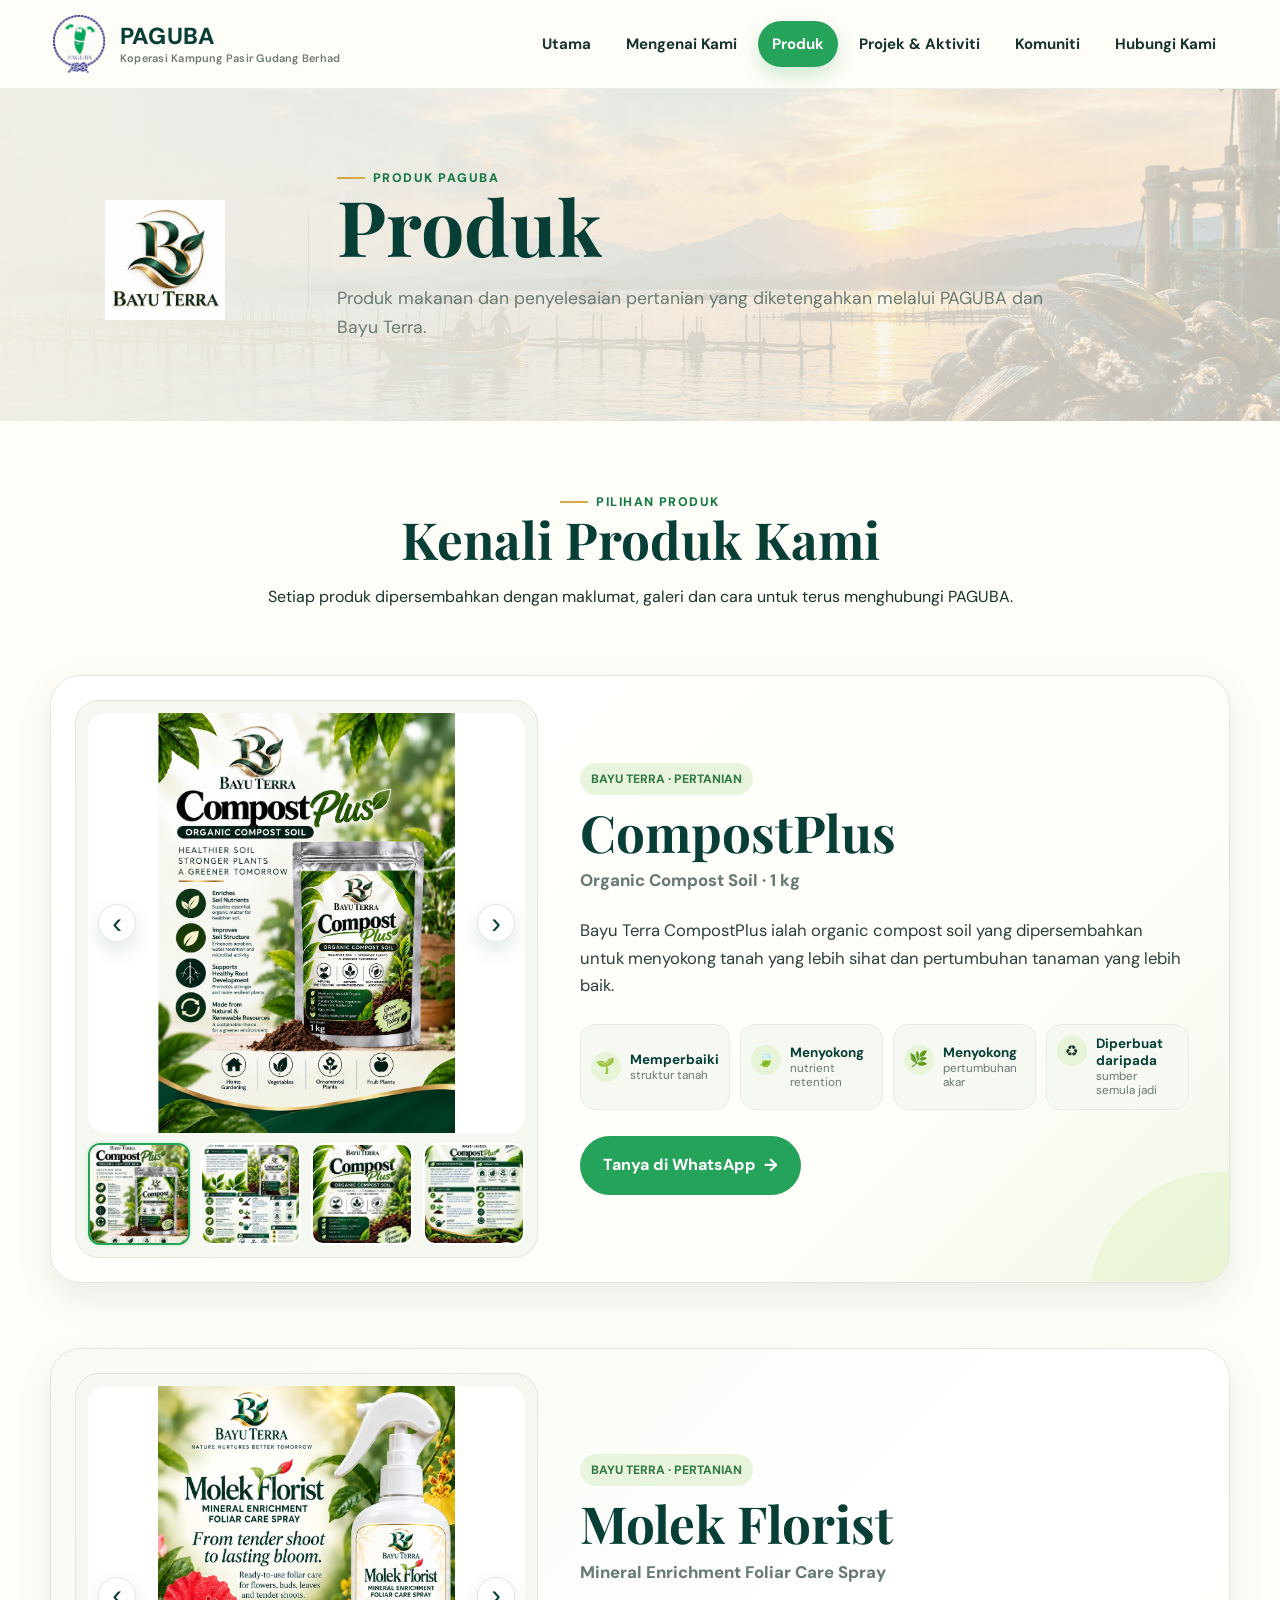
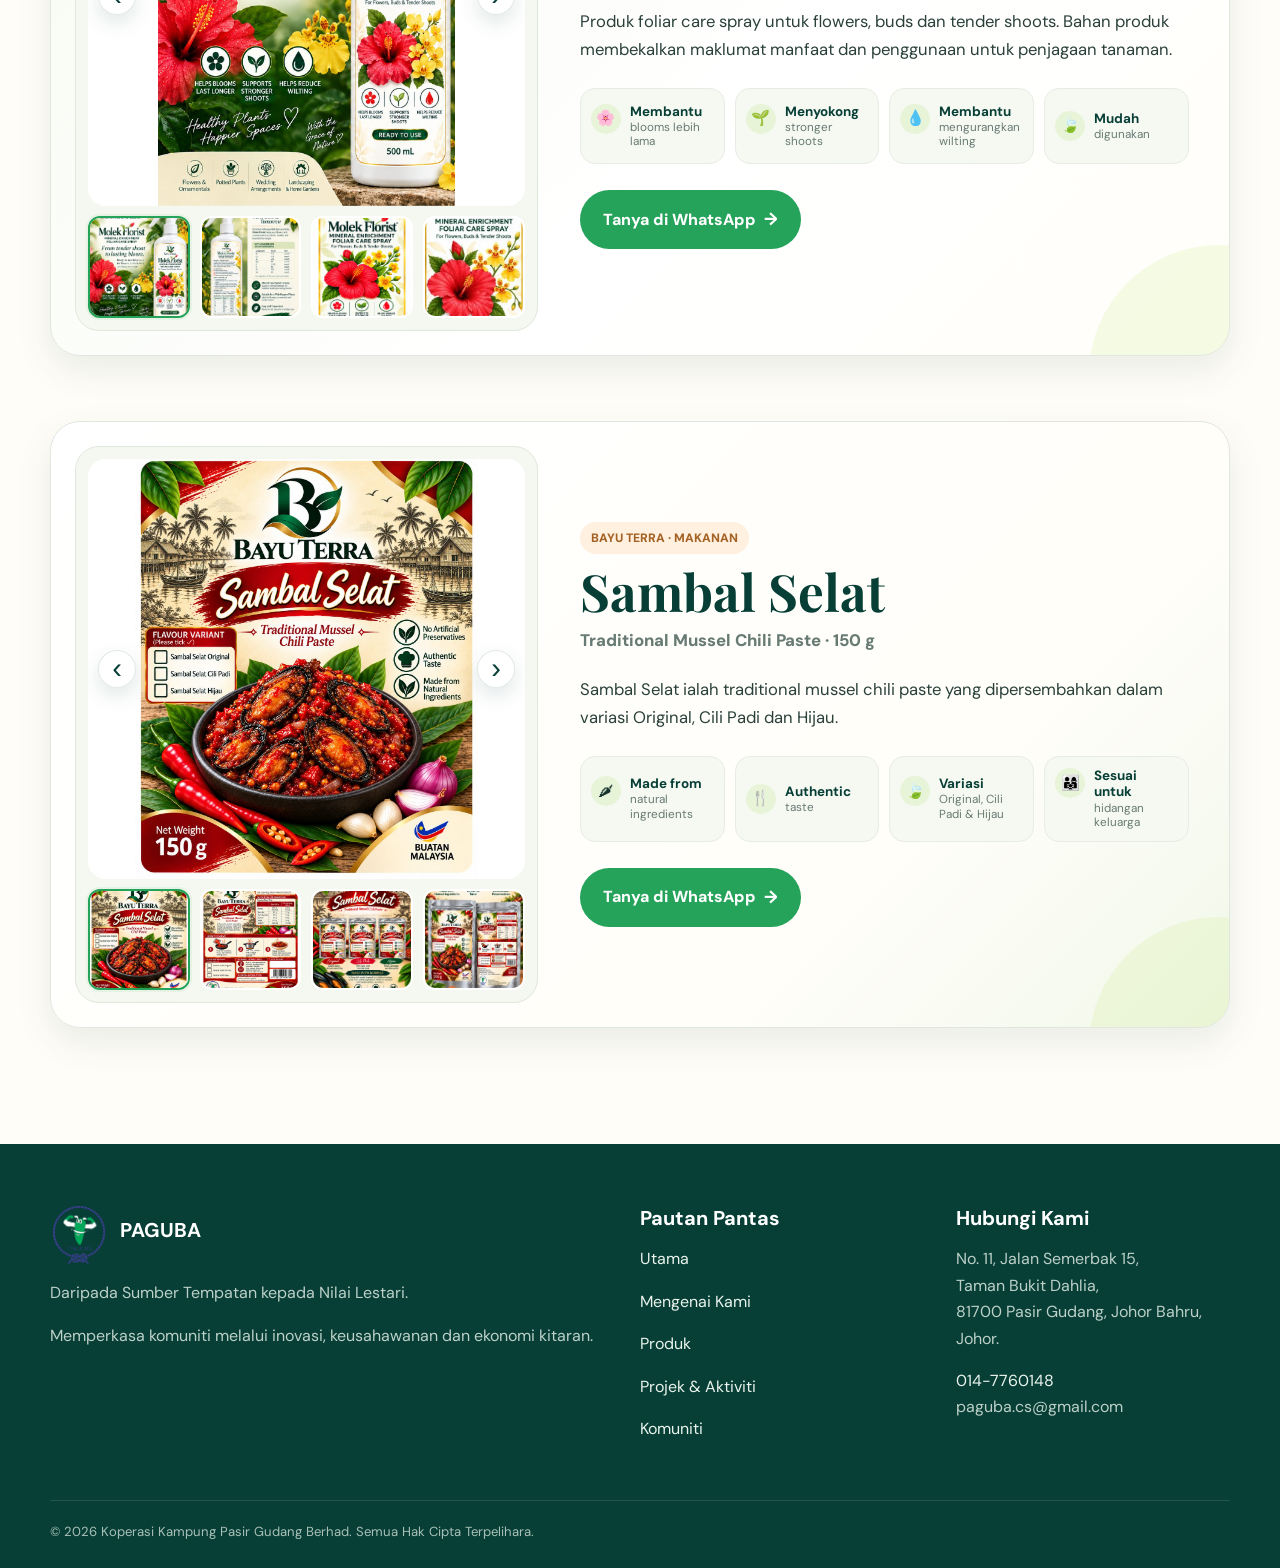
==== products.html @ c8ffa5d9 "Initial commit" ====
<!doctype html>
<html lang="ms">
<head>
<meta charset="utf-8">
<meta name="viewport" content="width=device-width,initial-scale=1">
<title>Produk | PAGUBA</title>
<meta name="description" content="Produk Bayu Terra yang diketengahkan melalui PAGUBA untuk makanan dan pertanian yang lebih lestari.">
<link rel="icon" href="images/branding/paguba-logo-clean.png">
<link rel="stylesheet" href="css/style.css">
</head>
<body>
<header class="header">
  <div class="container nav">
    <a class="brand" href="index.html">
      <img src="images/branding/paguba-logo-clean.png" alt="PAGUBA logo">
      <span class="brand-text">PAGUBA<span>Koperasi Kampung Pasir Gudang Berhad</span></span>
    </a>
    <button class="menu" aria-label="Buka menu" aria-expanded="false">☰</button>
    <nav class="navlinks">
      <a href="index.html">Utama</a>
      <a href="about.html">Mengenai Kami</a>
      <a class="active" href="products.html">Produk</a>
      <a href="projects.html">Projek &amp; Aktiviti</a>
      <a href="community.html">Komuniti</a>
      <a href="contact.html">Hubungi Kami</a>
    </nav>
  </div>
</header>

<main>
  <section class="page-hero product-hero">
    <div class="container">
      <div class="bayu-lockup">
        <img src="images/branding/bayu-terra-logo.png" alt="Bayu Terra logo">
        <div class="divider"></div>
        <div>
          <div class="eyebrow">Produk PAGUBA</div>
          <h1>Produk</h1>
          <p>Produk makanan dan penyelesaian pertanian yang diketengahkan melalui PAGUBA dan Bayu Terra.</p>
        </div>
      </div>
    </div>
  </section>

  <section class="section product-showcase">
    <div class="container">
      <div class="section-heading showcase-heading">
        <span class="eyebrow">Pilihan Produk</span>
        <h2>Kenali Produk Kami</h2>
        <p>Setiap produk dipersembahkan dengan maklumat, galeri dan cara untuk terus menghubungi PAGUBA.</p>
      </div>

      <!-- CompostPlus -->
      <article class="product-detail showcase-card" id="compost-plus">
        <div class="product-detail-media product-gallery" data-gallery>
          <div class="gallery-main-wrap">
            <button class="gallery-arrow gallery-prev" type="button" aria-label="Imej sebelumnya">‹</button>
            <img class="gallery-main" src="images/products/compost-plus/front-brochure.jpg" alt="Bayu Terra CompostPlus">
            <button class="gallery-arrow gallery-next" type="button" aria-label="Imej seterusnya">›</button>
          </div>
          <div class="gallery-thumbs">
            <button class="thumb active" type="button" data-src="images/products/compost-plus/front-brochure.jpg" data-alt="Bayu Terra CompostPlus brochure"><img src="images/products/compost-plus/front-brochure.jpg" alt="CompostPlus brochure"></button>
            <button class="thumb" type="button" data-src="images/products/compost-plus/back-brochure-web.jpg" data-alt="CompostPlus back brochure"><img src="images/products/compost-plus/back-brochure-web.jpg" alt="CompostPlus back brochure"></button>
            <button class="thumb" type="button" data-src="images/products/compost-plus/front-sticker-web.jpg" data-alt="CompostPlus front label"><img src="images/products/compost-plus/front-sticker-web.jpg" alt="CompostPlus front label"></button>
            <button class="thumb" type="button" data-src="images/products/compost-plus/back-sticker-web.jpg" data-alt="CompostPlus back label"><img src="images/products/compost-plus/back-sticker-web.jpg" alt="CompostPlus back label"></button>
          </div>
        </div>
        <div class="product-detail-copy">
          <span class="product-tag">BAYU TERRA · PERTANIAN</span>
          <h2>CompostPlus</h2>
          <p class="meta">Organic Compost Soil · 1 kg</p>
          <p>Bayu Terra CompostPlus ialah organic compost soil yang dipersembahkan untuk menyokong tanah yang lebih sihat dan pertumbuhan tanaman yang lebih baik.</p>
          <ul class="feature-pills">
            <li><span>🌱</span><strong>Memperbaiki</strong><small>struktur tanah</small></li>
            <li><span>🍃</span><strong>Menyokong</strong><small>nutrient retention</small></li>
            <li><span>🌿</span><strong>Menyokong</strong><small>pertumbuhan akar</small></li>
            <li><span>♻</span><strong>Diperbuat daripada</strong><small>sumber semula jadi</small></li>
          </ul>
          <a class="btn btn-green" href="https://wa.me/60147760148?text=Saya%20berminat%20dengan%20Bayu%20Terra%20CompostPlus" target="_blank" rel="noopener">Tanya di WhatsApp <span>→</span></a>
        </div>
      </article>

      <!-- Molek Florist -->
      <article class="product-detail showcase-card reverse-soft" id="molek-florist">
        <div class="product-detail-media product-gallery" data-gallery>
          <div class="gallery-main-wrap">
            <button class="gallery-arrow gallery-prev" type="button" aria-label="Imej sebelumnya">‹</button>
            <img class="gallery-main" src="images/products/molek-florist/front-brochure-web.jpg" alt="Bayu Terra Molek Florist">
            <button class="gallery-arrow gallery-next" type="button" aria-label="Imej seterusnya">›</button>
          </div>
          <div class="gallery-thumbs">
            <button class="thumb active" type="button" data-src="images/products/molek-florist/front-brochure-web.jpg" data-alt="Molek Florist brochure"><img src="images/products/molek-florist/front-brochure-web.jpg" alt="Molek Florist brochure"></button>
            <button class="thumb" type="button" data-src="images/products/molek-florist/back-brochure-web.jpg" data-alt="Molek Florist back brochure"><img src="images/products/molek-florist/back-brochure-web.jpg" alt="Molek Florist back brochure"></button>
            <button class="thumb" type="button" data-src="images/products/molek-florist/100ml-front-web.jpg" data-alt="Molek Florist 100ml"><img src="images/products/molek-florist/100ml-front-web.jpg" alt="Molek Florist 100ml"></button>
            <button class="thumb" type="button" data-src="images/products/molek-florist/500ml-front-web.jpg" data-alt="Molek Florist 500ml"><img src="images/products/molek-florist/500ml-front-web.jpg" alt="Molek Florist 500ml"></button>
          </div>
        </div>
        <div class="product-detail-copy">
          <span class="product-tag">BAYU TERRA · PERTANIAN</span>
          <h2>Molek Florist</h2>
          <p class="meta">Mineral Enrichment Foliar Care Spray</p>
          <p>Produk foliar care spray untuk flowers, buds dan tender shoots. Bahan produk membekalkan maklumat manfaat dan penggunaan untuk penjagaan tanaman.</p>
          <ul class="feature-pills">
            <li><span>🌸</span><strong>Membantu</strong><small>blooms lebih lama</small></li>
            <li><span>🌱</span><strong>Menyokong</strong><small>stronger shoots</small></li>
            <li><span>💧</span><strong>Membantu</strong><small>mengurangkan wilting</small></li>
            <li><span>🍃</span><strong>Mudah</strong><small>digunakan</small></li>
          </ul>
          <a class="btn btn-green" href="https://wa.me/60147760148?text=Saya%20berminat%20dengan%20Bayu%20Terra%20Molek%20Florist" target="_blank" rel="noopener">Tanya di WhatsApp <span>→</span></a>
        </div>
      </article>

      <!-- Sambal Selat -->
      <article class="product-detail showcase-card" id="sambal-selat">
        <div class="product-detail-media product-gallery" data-gallery>
          <div class="gallery-main-wrap">
            <button class="gallery-arrow gallery-prev" type="button" aria-label="Imej sebelumnya">‹</button>
            <img class="gallery-main" src="images/products/sambal-selat/front-sticker-web.jpg" alt="Bayu Terra Sambal Selat">
            <button class="gallery-arrow gallery-next" type="button" aria-label="Imej seterusnya">›</button>
          </div>
          <div class="gallery-thumbs">
            <button class="thumb active" type="button" data-src="images/products/sambal-selat/front-sticker-web.jpg" data-alt="Sambal Selat front label"><img src="images/products/sambal-selat/front-sticker-web.jpg" alt="Sambal Selat front label"></button>
            <button class="thumb" type="button" data-src="images/products/sambal-selat/back-sticker-web.jpg" data-alt="Sambal Selat back label"><img src="images/products/sambal-selat/back-sticker-web.jpg" alt="Sambal Selat back label"></button>
            <button class="thumb" type="button" data-src="images/products/sambal-selat/front-brochure-web.jpg" data-alt="Sambal Selat brochure"><img src="images/products/sambal-selat/front-brochure-web.jpg" alt="Sambal Selat brochure"></button>
            <button class="thumb" type="button" data-src="images/products/sambal-selat/banting-web.jpg" data-alt="Sambal Selat banting"><img src="images/products/sambal-selat/banting-web.jpg" alt="Sambal Selat banting"></button>
          </div>
        </div>
        <div class="product-detail-copy">
          <span class="product-tag food">BAYU TERRA · MAKANAN</span>
          <h2>Sambal Selat</h2>
          <p class="meta">Traditional Mussel Chili Paste · 150 g</p>
          <p>Sambal Selat ialah traditional mussel chili paste yang dipersembahkan dalam variasi Original, Cili Padi dan Hijau.</p>
          <ul class="feature-pills">
            <li><span>🌶</span><strong>Made from</strong><small>natural ingredients</small></li>
            <li><span>🍴</span><strong>Authentic</strong><small>taste</small></li>
            <li><span>🍃</span><strong>Variasi</strong><small>Original, Cili Padi &amp; Hijau</small></li>
            <li><span>👨‍👩‍👧</span><strong>Sesuai untuk</strong><small>hidangan keluarga</small></li>
          </ul>
          <a class="btn btn-green" href="https://wa.me/60147760148?text=Saya%20berminat%20dengan%20Bayu%20Terra%20Sambal%20Selat" target="_blank" rel="noopener">Tanya di WhatsApp <span>→</span></a>
        </div>
      </article>
    </div>
  </section>
</main>

<footer class="footer">
  <div class="container">
    <div class="footergrid">
      <div><div class="footer-brand"><img src="images/branding/paguba-logo-clean.png" alt="PAGUBA logo"><div><h3>PAGUBA</h3></div></div><p>Daripada Sumber Tempatan kepada Nilai Lestari.</p><p>Memperkasa komuniti melalui inovasi, keusahawanan dan ekonomi kitaran.</p></div>
      <div><h3>Pautan Pantas</h3><p><a href="index.html">Utama</a></p><p><a href="about.html">Mengenai Kami</a></p><p><a href="products.html">Produk</a></p><p><a href="projects.html">Projek &amp; Aktiviti</a></p><p><a href="community.html">Komuniti</a></p></div>
      <div><h3>Hubungi Kami</h3><p>No. 11, Jalan Semerbak 15,<br>Taman Bukit Dahlia,<br>81700 Pasir Gudang, Johor Bahru, Johor.</p><p><a href="https://wa.me/60147760148" target="_blank" rel="noopener">014-7760148</a><br>paguba.cs@gmail.com</p></div>
    </div>
    <div class="bottom">© 2026 Koperasi Kampung Pasir Gudang Berhad. Semua Hak Cipta Terpelihara.</div>
  </div>
</footer>
<script src="js/script.js"></script><script src="js/product-gallery.js"></script>

  <div class="image-lightbox" data-lightbox aria-hidden="true" role="dialog" aria-modal="true" aria-label="Paparan imej produk">
    <div class="lightbox-panel">
      <button class="lightbox-close" type="button" aria-label="Tutup">×</button>
      <button class="lightbox-prev" type="button" aria-label="Imej sebelumnya">‹</button>
      <img class="lightbox-image" src="" alt="">
      <button class="lightbox-next" type="button" aria-label="Imej seterusnya">›</button>
      <div class="lightbox-caption"></div>
    </div>
  </div>
</body>
</html>
---- css/style.css ----
@import url('https://fonts.googleapis.com/css2?family=DM+Sans:wght@400;500;600;700;800&family=Playfair+Display:wght@600;700;800&display=swap');

:root{
  --forest:#073f36;
  --forest-2:#0b5a4a;
  --green:#25a35a;
  --green-dark:#157844;
  --lime:#c8e77c;
  --cream:#f7f3e8;
  --cream-2:#fffdf7;
  --gold:#d5a845;
  --text:#17332d;
  --muted:#687a74;
  --line:#e4e9e2;
  --white:#fff;
  --shadow:0 18px 45px rgba(7,63,54,.12);
  --shadow-soft:0 8px 25px rgba(7,63,54,.08);
  --radius:24px;
}
*{box-sizing:border-box}
html{scroll-behavior:smooth}
body{margin:0;font-family:'DM Sans',Arial,sans-serif;color:var(--text);background:var(--cream-2);line-height:1.65}
a{color:inherit;text-decoration:none}img{display:block;max-width:100%}
.container{width:min(1180px,calc(100% - 40px));margin:auto}

/* Header */
.header{position:sticky;top:0;z-index:100;background:rgba(255,253,247,.96);backdrop-filter:blur(16px);border-bottom:1px solid rgba(7,63,54,.08)}
.nav{min-height:88px;display:flex;align-items:center;justify-content:space-between;gap:28px}
.brand{display:flex;align-items:center;gap:12px;min-width:285px}.brand img{width:58px;height:58px;object-fit:contain}.brand-text{font-weight:800;font-size:1.45rem;letter-spacing:.01em;color:var(--forest);line-height:1.05}.brand-text span{display:block;font-size:.68rem;font-weight:600;color:#6c7974;margin-top:5px}
.navlinks{display:flex;align-items:center;gap:7px;font-size:.94rem;font-weight:700}.navlinks a{padding:11px 14px;border-radius:999px;transition:.2s}.navlinks a:hover{background:#edf6e8;color:var(--forest-2)}.navlinks a.active{background:var(--green);color:#fff;box-shadow:0 8px 18px rgba(37,163,90,.22)}
.menu{display:none;border:0;background:var(--forest);color:#fff;border-radius:12px;padding:9px 12px;font-size:23px}

/* Type */
h1,h2,h3{color:var(--forest)}h1,h2{font-family:'Playfair Display',Georgia,serif}h1{font-size:clamp(3rem,6vw,5.7rem);line-height:.98;margin:0 0 20px}h2{font-size:clamp(2rem,4vw,3.5rem);line-height:1.08;margin:0 0 16px}h3{font-size:1.25rem;line-height:1.2;margin:0 0 10px}.eyebrow{display:inline-flex;align-items:center;gap:8px;font-size:.78rem;font-weight:800;letter-spacing:.12em;text-transform:uppercase;color:var(--green-dark)}.eyebrow:before{content:'';width:28px;height:2px;background:var(--gold)}

/* Buttons */
.buttons{display:flex;gap:12px;flex-wrap:wrap;margin-top:28px}.btn{display:inline-flex;align-items:center;justify-content:center;gap:8px;padding:13px 21px;border-radius:999px;font-weight:800;border:1px solid transparent;transition:.2s;cursor:pointer}.btn:hover{transform:translateY(-2px);box-shadow:0 10px 22px rgba(7,63,54,.13)}.btn-green{background:var(--green);color:#fff}.btn-dark{background:var(--forest);color:#fff}.btn-outline{background:#fff;border-color:#bcd2c9;color:var(--forest)}.btn-light{background:#fff;color:var(--forest)}.btn-gold{background:var(--gold);color:#fff}

/* Homepage hero */
.hero{position:relative;min-height:670px;display:flex;align-items:center;overflow:hidden;background:var(--forest)}.hero:before{content:'';position:absolute;inset:0;background:linear-gradient(90deg,rgba(4,44,37,.92) 0%,rgba(4,44,37,.68) 42%,rgba(4,44,37,.10) 78%),url('../images/hero.jpg') center/cover}.hero .container{position:relative;z-index:1}.hero-content{max-width:720px;padding:100px 0;color:#fff}.hero h1,.hero h2{color:#fff}.hero p{font-size:1.22rem;max-width:650px;color:rgba(255,255,255,.88)}.hero .eyebrow{color:#d7efad}.hero .eyebrow:before{background:#d7efad}

/* Sections */
.section{padding:88px 0}.section.alt{background:var(--cream)}.section.soft-green{background:#eef6e8}.heading{max-width:780px;margin-bottom:38px}.heading p{color:var(--muted);font-size:1.03rem}.heading.center{text-align:center;margin-left:auto;margin-right:auto}

/* Cards */
.grid4{display:grid;grid-template-columns:repeat(4,1fr);gap:18px}.grid3{display:grid;grid-template-columns:repeat(3,1fr);gap:22px}.card{background:#fff;border:1px solid var(--line);border-radius:var(--radius);overflow:hidden;box-shadow:var(--shadow-soft);height:100%;transition:.22s}.card:hover{transform:translateY(-5px);box-shadow:var(--shadow)}.card-body{padding:24px}.card p{color:var(--muted)}
.icon-circle{width:52px;height:52px;border-radius:50%;display:grid;place-items:center;background:#e5f3d7;color:var(--forest);font-size:1.4rem;margin-bottom:18px}.card-number{font-size:.78rem;color:var(--green-dark);font-weight:800;letter-spacing:.08em;text-transform:uppercase}

/* Product page */
.page-hero{position:relative;overflow:hidden;padding:90px 0 70px;background:linear-gradient(90deg,rgba(247,243,232,.96),rgba(247,243,232,.72)),url('../images/hero.jpg') center/cover}.page-hero .container{position:relative;z-index:1}.page-hero h1{font-size:clamp(3rem,6vw,5rem)}.page-hero p{max-width:720px;color:var(--muted);font-size:1.1rem}.bayu-lockup{display:flex;align-items:center;gap:28px}.bayu-lockup img{width:230px;height:120px;object-fit:contain}.bayu-lockup .divider{width:1px;height:95px;background:#d9dfd4}
.product-list{display:grid;gap:22px}.product-toolbar{display:flex;justify-content:space-between;gap:20px;align-items:center;margin-bottom:24px;flex-wrap:wrap}.filters{display:flex;gap:9px;flex-wrap:wrap}.filter{border:1px solid var(--line);background:#fff;border-radius:999px;padding:10px 17px;font-weight:700;color:var(--forest);cursor:pointer}.filter.active{background:var(--forest);color:#fff}.search{border:1px solid var(--line);border-radius:999px;padding:12px 17px;background:#fff;min-width:250px;font:inherit}.product-card{display:grid;grid-template-columns:220px 1fr;min-height:320px}.product-card-media{background:#f4f8ef;display:flex;align-items:center;justify-content:center;padding:18px}.product-card-media img{width:100%;height:285px;object-fit:contain;border-radius:15px}.product-card .card-body{padding:28px}.product-tag{display:inline-flex;padding:6px 11px;border-radius:999px;background:#e8f4dc;color:#337a46;font-size:.76rem;font-weight:800;margin-bottom:10px}.product-tag.food{background:#fff0df;color:#a46325}.product-card h2{font-size:2rem;margin-bottom:7px}.product-card .meta{color:var(--muted);font-weight:700}.check-list{list-style:none;padding:0;margin:18px 0;display:grid;gap:9px}.check-list li{display:flex;gap:9px;align-items:flex-start}.check-list li:before{content:'✓';width:20px;height:20px;border-radius:50%;display:inline-grid;place-items:center;background:#dff2d1;color:var(--green-dark);font-size:.72rem;font-weight:900;flex:none;margin-top:3px}
.product-detail{display:grid;grid-template-columns:1fr 1fr;gap:36px;align-items:start;margin-top:65px}.product-detail-media{background:#f6f8f2;border:1px solid var(--line);border-radius:28px;padding:18px}.product-detail-media>img{width:100%;max-height:650px;object-fit:contain;border-radius:18px}.gallery{display:grid;grid-template-columns:repeat(3,1fr);gap:10px;margin-top:12px}.gallery img{width:100%;height:130px;object-fit:cover;border-radius:12px;border:1px solid var(--line)}

/* Feature / flow */
.feature{display:grid;grid-template-columns:1.05fr .95fr;gap:55px;align-items:center}.feature-img{width:100%;height:420px;object-fit:cover;border-radius:28px;box-shadow:var(--shadow)}.flow{display:grid;grid-template-columns:repeat(5,1fr);gap:12px}.flow span{background:#fff;border:1px solid var(--line);border-radius:18px;padding:20px 14px;text-align:center;font-weight:800;box-shadow:var(--shadow-soft)}.flow .arrow{display:none}
.stats{display:grid;grid-template-columns:repeat(4,1fr);background:#fff;border:1px solid var(--line);border-radius:22px;box-shadow:var(--shadow-soft);overflow:hidden}.stat{display:flex;align-items:center;gap:13px;padding:24px;border-right:1px solid var(--line)}.stat:last-child{border-right:0}.stat strong{display:block;color:var(--forest)}.stat span{font-size:.88rem;color:var(--muted)}

/* Contact/footer */
.contact-grid{display:grid;grid-template-columns:.85fr 1.15fr;gap:25px}.contact-box{background:#fff;border:1px solid var(--line);border-radius:26px;padding:32px;box-shadow:var(--shadow-soft)}.contact-box p{color:var(--muted)}form{display:grid;gap:15px}label{font-weight:700;color:var(--forest);display:block;margin-bottom:6px}input,select,textarea{width:100%;padding:13px 15px;border:1px solid #ccd8d1;border-radius:12px;background:#fff;font:inherit;color:var(--text)}textarea{min-height:150px;resize:vertical}
.cta{background:linear-gradient(135deg,var(--forest),var(--forest-2));border-radius:30px;padding:58px;color:#fff;position:relative;overflow:hidden}.cta:after{content:'';position:absolute;width:260px;height:260px;border-radius:50%;right:-90px;top:-100px;background:rgba(200,231,124,.15)}.cta h2{color:#fff}.cta p{color:rgba(255,255,255,.8);max-width:700px}
.footer{background:var(--forest);color:#dce9e4;padding:62px 0 25px;position:relative;overflow:hidden}.footergrid{display:grid;grid-template-columns:2fr 1fr 1fr;gap:42px}.footer h3{color:#fff}.footer-brand{display:flex;align-items:center;gap:12px}.footer-brand img{width:58px;height:58px;object-fit:contain}.footer a{color:#eaf4ed}.footer p{color:#bcd0c8}.bottom{margin-top:42px;padding-top:20px;border-top:1px solid rgba(255,255,255,.12);font-size:.82rem;color:#a9c0b7}
.prose{max-width:850px}.prose p{color:var(--muted)}.list{display:grid;gap:11px;padding:0;list-style:none}.list li{padding:15px 17px;background:#f4f7f1;border-radius:13px}

@media(max-width:1050px){.navlinks{gap:2px}.navlinks a{padding:10px 9px;font-size:.85rem}.grid4{grid-template-columns:repeat(2,1fr)}.flow{grid-template-columns:repeat(3,1fr)}.stats{grid-template-columns:repeat(2,1fr)}.stat:nth-child(2){border-right:0}.stat:nth-child(-n+2){border-bottom:1px solid var(--line)}}
@media(max-width:850px){.menu{display:block}.navlinks{display:none;position:absolute;left:0;right:0;top:88px;background:var(--cream-2);padding:15px 20px 20px;flex-direction:column;align-items:stretch;border-bottom:1px solid var(--line);box-shadow:var(--shadow)}.navlinks.open{display:flex}.navlinks a{text-align:center}.feature,.contact-grid,.product-detail{grid-template-columns:1fr}.product-card{grid-template-columns:1fr}.product-card-media{min-height:280px}.product-card-media img{height:280px}.bayu-lockup{align-items:flex-start}.bayu-lockup .divider{display:none}.hero{min-height:600px}.hero:before{background:linear-gradient(90deg,rgba(4,44,37,.92),rgba(4,44,37,.55)),url('../images/hero.jpg') center/cover}}
@media(max-width:600px){.container{width:calc(100% - 28px)}.section{padding:65px 0}.grid3,.grid4,.stats,.flow,.footergrid{grid-template-columns:1fr}.stat{border-right:0!important;border-bottom:1px solid var(--line)}.stat:last-child{border-bottom:0}.brand{min-width:0}.brand img{width:50px;height:50px}.brand-text{font-size:1.15rem}.brand-text span{font-size:.55rem}.hero-content{padding:80px 0}.hero h1{font-size:3.2rem}.page-hero{padding:70px 0 55px}.bayu-lockup{flex-direction:column;gap:10px}.bayu-lockup img{width:190px;height:95px}.search{width:100%;min-width:0}.product-card .card-body{padding:22px}.product-card h2{font-size:1.8rem}.gallery{grid-template-columns:1fr 1fr}.cta{padding:38px 24px}.footer{padding-top:48px}}

/* Product showcase v4 */
.product-hero{padding:72px 0 62px;background:linear-gradient(90deg,rgba(247,243,232,.97),rgba(247,243,232,.78)),url('../images/hero.jpg') center/cover}
.showcase-heading{max-width:760px;margin:0 auto 34px;text-align:center}
.showcase-heading .eyebrow{justify-content:center}
.product-showcase{padding-top:64px}
.product-showcase .container{max-width:1220px}
.showcase-card{display:grid;grid-template-columns:minmax(420px,1fr) minmax(0,1.35fr);gap:42px;align-items:center;background:linear-gradient(135deg,#fff 0%,#fffef9 72%,#f1f7e9 100%);border:1px solid #dfe7df;border-radius:30px;padding:24px;margin-bottom:28px;box-shadow:0 14px 36px rgba(7,63,54,.09);position:relative;overflow:hidden}
.showcase-card:after{content:'';position:absolute;width:260px;height:260px;right:-120px;bottom:-150px;border-radius:50%;background:rgba(200,231,124,.18);pointer-events:none}
.reverse-soft{background:linear-gradient(135deg,#f7fbf2 0%,#fff 60%,#fffef9 100%)}
.product-detail-media{background:#f5f8f0;border:1px solid #e0e7dc;border-radius:24px;padding:12px;min-width:0;position:relative}
.gallery-main-wrap{position:relative;background:#fff;border-radius:18px;overflow:hidden;min-height:390px;display:grid;place-items:center}
.gallery-main{width:100%;height:420px;object-fit:contain;background:#fff;border-radius:18px;transition:opacity .18s ease}
.gallery-arrow{position:absolute;top:50%;transform:translateY(-50%);z-index:3;width:38px;height:38px;border-radius:50%;border:1px solid rgba(7,63,54,.12);background:rgba(255,255,255,.94);color:var(--forest);font-size:29px;line-height:1;display:grid;place-items:center;cursor:pointer;box-shadow:0 8px 20px rgba(7,63,54,.12)}
.gallery-arrow:hover{background:var(--forest);color:#fff}
.gallery-prev{left:10px}.gallery-next{right:10px}
.gallery-thumbs{display:grid;grid-template-columns:repeat(4,1fr);gap:10px;margin-top:10px}
.gallery-thumbs .thumb{padding:0;border:2px solid transparent;border-radius:12px;background:#fff;overflow:hidden;cursor:pointer;aspect-ratio:1/1;transition:.18s}
.gallery-thumbs .thumb:hover{transform:translateY(-2px);border-color:#b9d99e}
.gallery-thumbs .thumb.active{border-color:var(--green);box-shadow:0 0 0 2px rgba(37,163,90,.08)}
.gallery-thumbs img{width:100%;height:100%;object-fit:cover}
.product-detail-copy{padding:16px 16px 16px 0;position:relative;z-index:1}
.product-detail-copy h2{font-size:clamp(2.1rem,4vw,3.25rem);margin-bottom:7px}
.product-detail-copy .meta{font-size:1.05rem;font-weight:800;color:var(--muted);margin:0 0 22px}
.product-detail-copy>p:not(.meta){font-size:1.04rem;color:#2b403b;max-width:690px}
.feature-pills{display:grid;grid-template-columns:repeat(4,1fr);gap:10px;list-style:none;padding:0;margin:25px 0 26px}
.feature-pills li{min-height:76px;border:1px solid #e7ece4;background:rgba(246,249,242,.95);border-radius:15px;padding:11px 10px;display:grid;grid-template-columns:32px 1fr;column-gap:7px;align-content:center}
.feature-pills li span{grid-row:span 2;width:30px;height:30px;border-radius:50%;background:#e7f4d8;display:grid;place-items:center;font-size:.95rem}
.feature-pills strong{font-size:.84rem;color:var(--forest);line-height:1.2}
.feature-pills small{font-size:.73rem;color:var(--muted);line-height:1.25}
.product-detail-copy .btn{padding:14px 22px}
.product-detail-copy .btn span{font-size:1.1rem}

@media(max-width:1000px){.showcase-card{grid-template-columns:1fr;gap:26px}.product-detail-copy{padding:0 8px 10px}.gallery-main{height:440px}.feature-pills{grid-template-columns:repeat(2,1fr)}}
@media(max-width:600px){.product-hero{padding:58px 0 48px}.product-showcase{padding-top:46px}.showcase-card{padding:12px;border-radius:22px;margin-bottom:20px}.gallery-main-wrap{min-height:310px}.gallery-main{height:330px}.gallery-thumbs{gap:7px}.gallery-arrow{width:34px;height:34px;font-size:25px}.product-detail-copy h2{font-size:2.15rem}.product-detail-copy .meta{font-size:.96rem}.product-detail-copy>p:not(.meta){font-size:.96rem}.feature-pills{grid-template-columns:1fr 1fr;gap:8px}.feature-pills li{min-height:72px}.feature-pills strong{font-size:.76rem}.feature-pills small{font-size:.68rem}.showcase-heading h2{font-size:2.2rem}}

/* Product image lightbox */
.gallery-main{cursor:zoom-in}
.image-lightbox{position:fixed;inset:0;z-index:9999;display:none;align-items:center;justify-content:center;padding:28px;background:rgba(7,31,27,.9);backdrop-filter:blur(6px)}
.image-lightbox.is-open{display:flex}
.lightbox-panel{position:relative;width:min(1100px,94vw);height:min(92vh,900px);display:flex;align-items:center;justify-content:center}
.lightbox-image{max-width:100%;max-height:88vh;width:auto;height:auto;object-fit:contain;border-radius:10px;box-shadow:0 24px 70px rgba(0,0,0,.4);background:#fff}
.lightbox-close,.lightbox-prev,.lightbox-next{position:absolute;border:1px solid rgba(255,255,255,.3);background:rgba(255,255,255,.96);color:var(--forest);cursor:pointer;display:grid;place-items:center;box-shadow:0 10px 28px rgba(0,0,0,.2)}
.lightbox-close{top:8px;right:8px;width:46px;height:46px;border-radius:50%;font-size:30px;line-height:1;z-index:2}
.lightbox-prev,.lightbox-next{top:50%;transform:translateY(-50%);width:52px;height:52px;border-radius:50%;font-size:34px;line-height:1}
.lightbox-prev{left:-4px}.lightbox-next{right:-4px}
.lightbox-close:hover,.lightbox-prev:hover,.lightbox-next:hover{background:var(--green);color:#fff}
.lightbox-caption{position:absolute;left:50%;bottom:2px;transform:translateX(-50%);max-width:80%;padding:8px 14px;border-radius:999px;background:rgba(255,255,255,.94);color:var(--forest);font-size:.85rem;font-weight:700;text-align:center;white-space:nowrap;overflow:hidden;text-overflow:ellipsis}
@media(max-width:600px){.image-lightbox{padding:12px}.lightbox-panel{width:100%;height:94vh}.lightbox-image{max-height:84vh;max-width:96vw}.lightbox-prev,.lightbox-next{width:42px;height:42px;font-size:27px}.lightbox-prev{left:4px}.lightbox-next{right:4px}.lightbox-close{top:4px;right:4px;width:40px;height:40px;font-size:26px}.lightbox-caption{bottom:4px;max-width:70%;font-size:.72rem}}
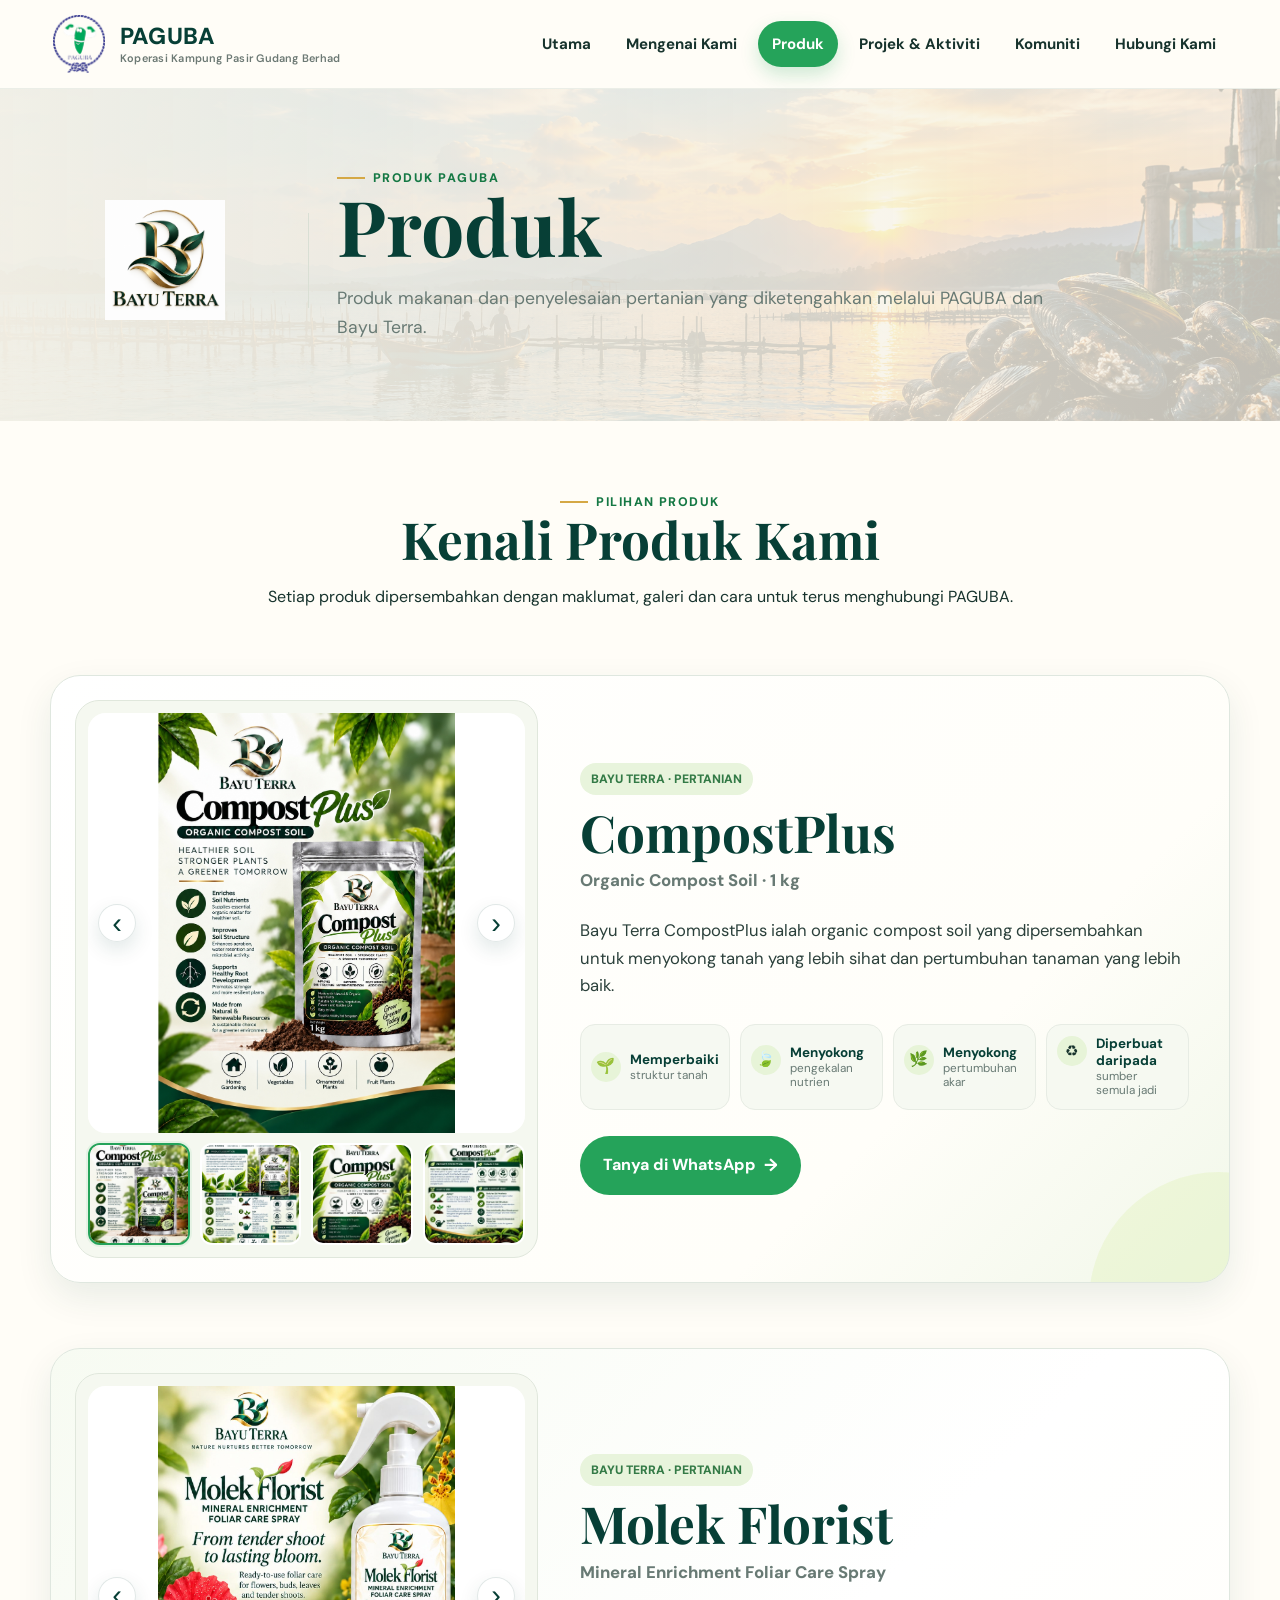
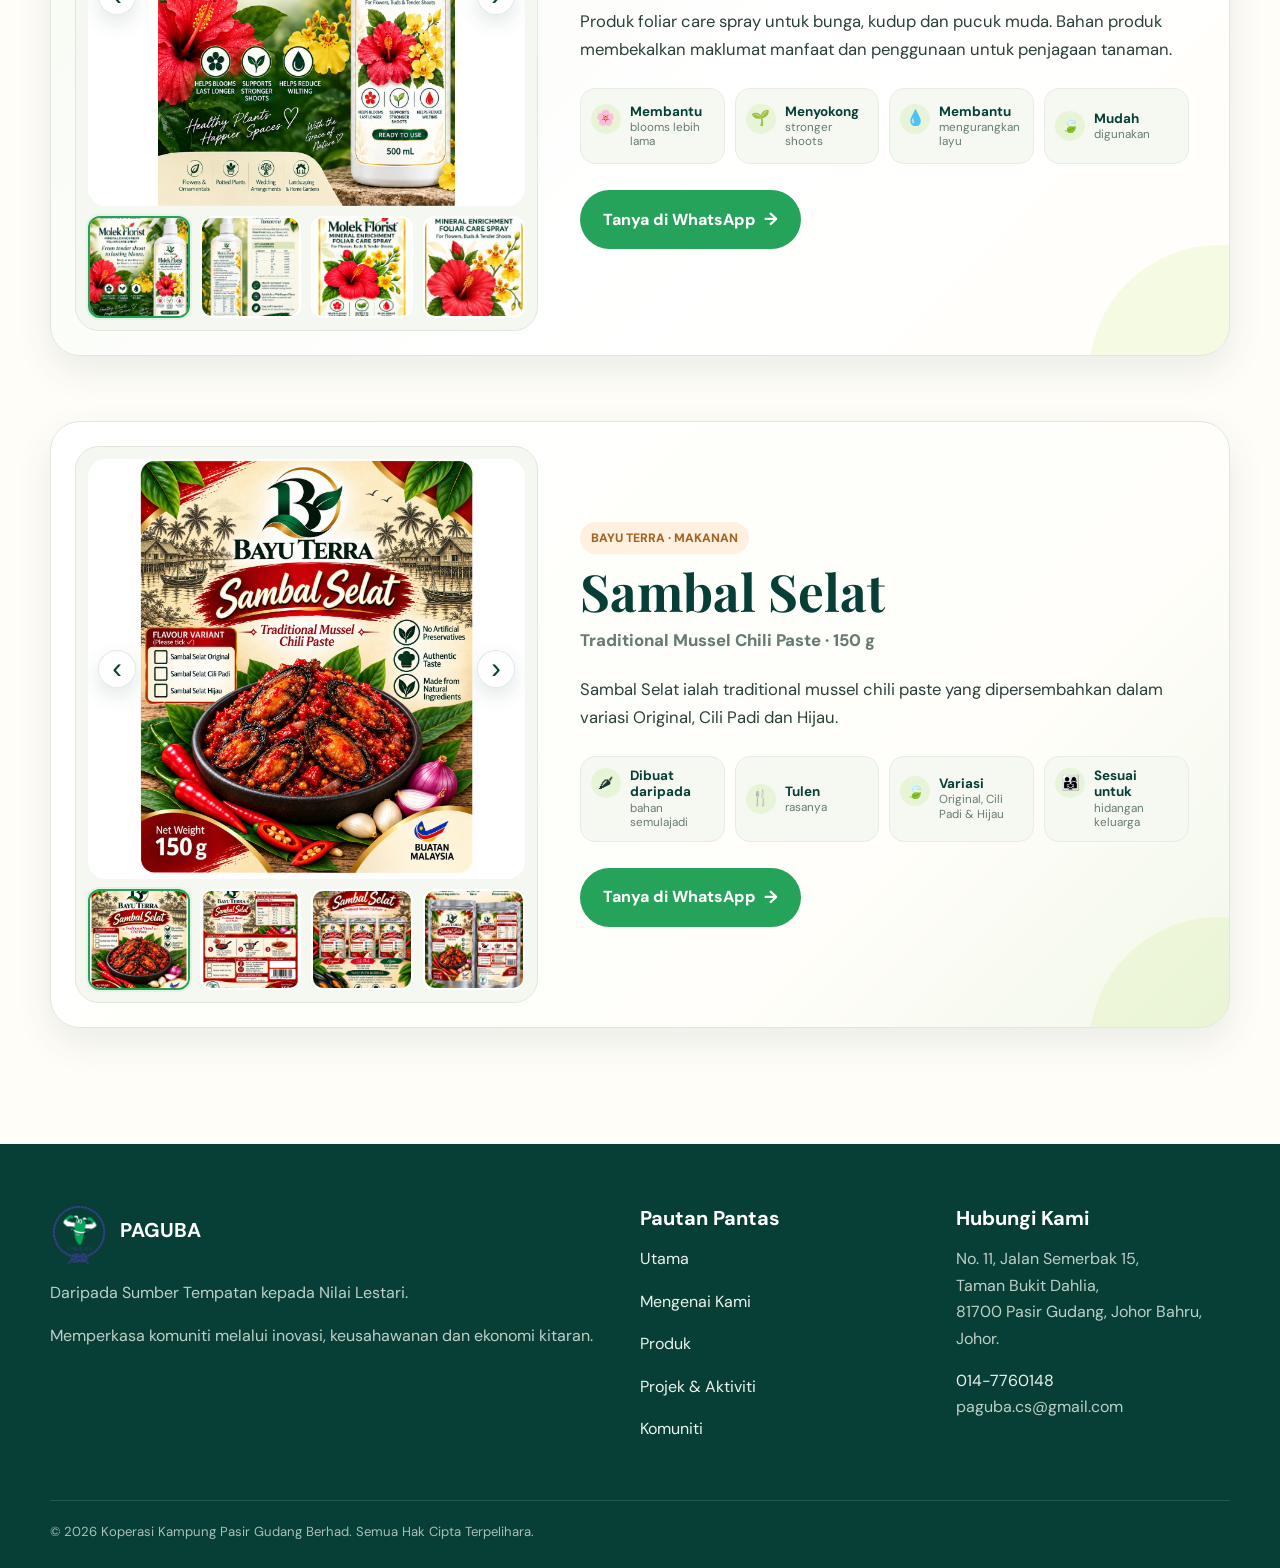
==== commit 26af6c21: "Update products.html" ====
--- a/products.html
+++ b/products.html
@@ -72,7 +72,7 @@
           <p>Bayu Terra CompostPlus ialah organic compost soil yang dipersembahkan untuk menyokong tanah yang lebih sihat dan pertumbuhan tanaman yang lebih baik.</p>
           <ul class="feature-pills">
             <li><span>🌱</span><strong>Memperbaiki</strong><small>struktur tanah</small></li>
-            <li><span>🍃</span><strong>Menyokong</strong><small>nutrient retention</small></li>
+            <li><span>🍃</span><strong>Menyokong</strong><small>pengekalan nutrien</small></li>
             <li><span>🌿</span><strong>Menyokong</strong><small>pertumbuhan akar</small></li>
             <li><span>♻</span><strong>Diperbuat daripada</strong><small>sumber semula jadi</small></li>
           </ul>
@@ -99,11 +99,11 @@
           <span class="product-tag">BAYU TERRA · PERTANIAN</span>
           <h2>Molek Florist</h2>
           <p class="meta">Mineral Enrichment Foliar Care Spray</p>
-          <p>Produk foliar care spray untuk flowers, buds dan tender shoots. Bahan produk membekalkan maklumat manfaat dan penggunaan untuk penjagaan tanaman.</p>
+          <p>Produk foliar care spray untuk bunga, kudup dan pucuk muda. Bahan produk membekalkan maklumat manfaat dan penggunaan untuk penjagaan tanaman.</p>
           <ul class="feature-pills">
             <li><span>🌸</span><strong>Membantu</strong><small>blooms lebih lama</small></li>
             <li><span>🌱</span><strong>Menyokong</strong><small>stronger shoots</small></li>
-            <li><span>💧</span><strong>Membantu</strong><small>mengurangkan wilting</small></li>
+            <li><span>💧</span><strong>Membantu</strong><small>mengurangkan layu</small></li>
             <li><span>🍃</span><strong>Mudah</strong><small>digunakan</small></li>
           </ul>
           <a class="btn btn-green" href="https://wa.me/60147760148?text=Saya%20berminat%20dengan%20Bayu%20Terra%20Molek%20Florist" target="_blank" rel="noopener">Tanya di WhatsApp <span>→</span></a>
@@ -131,8 +131,8 @@
           <p class="meta">Traditional Mussel Chili Paste · 150 g</p>
           <p>Sambal Selat ialah traditional mussel chili paste yang dipersembahkan dalam variasi Original, Cili Padi dan Hijau.</p>
           <ul class="feature-pills">
-            <li><span>🌶</span><strong>Made from</strong><small>natural ingredients</small></li>
-            <li><span>🍴</span><strong>Authentic</strong><small>taste</small></li>
+            <li><span>🌶</span><strong>Dibuat daripada</strong><small>bahan semulajadi</small></li>
+            <li><span>🍴</span><strong>Tulen</strong><small>rasanya</small></li>
             <li><span>🍃</span><strong>Variasi</strong><small>Original, Cili Padi &amp; Hijau</small></li>
             <li><span>👨‍👩‍👧</span><strong>Sesuai untuk</strong><small>hidangan keluarga</small></li>
           </ul>
